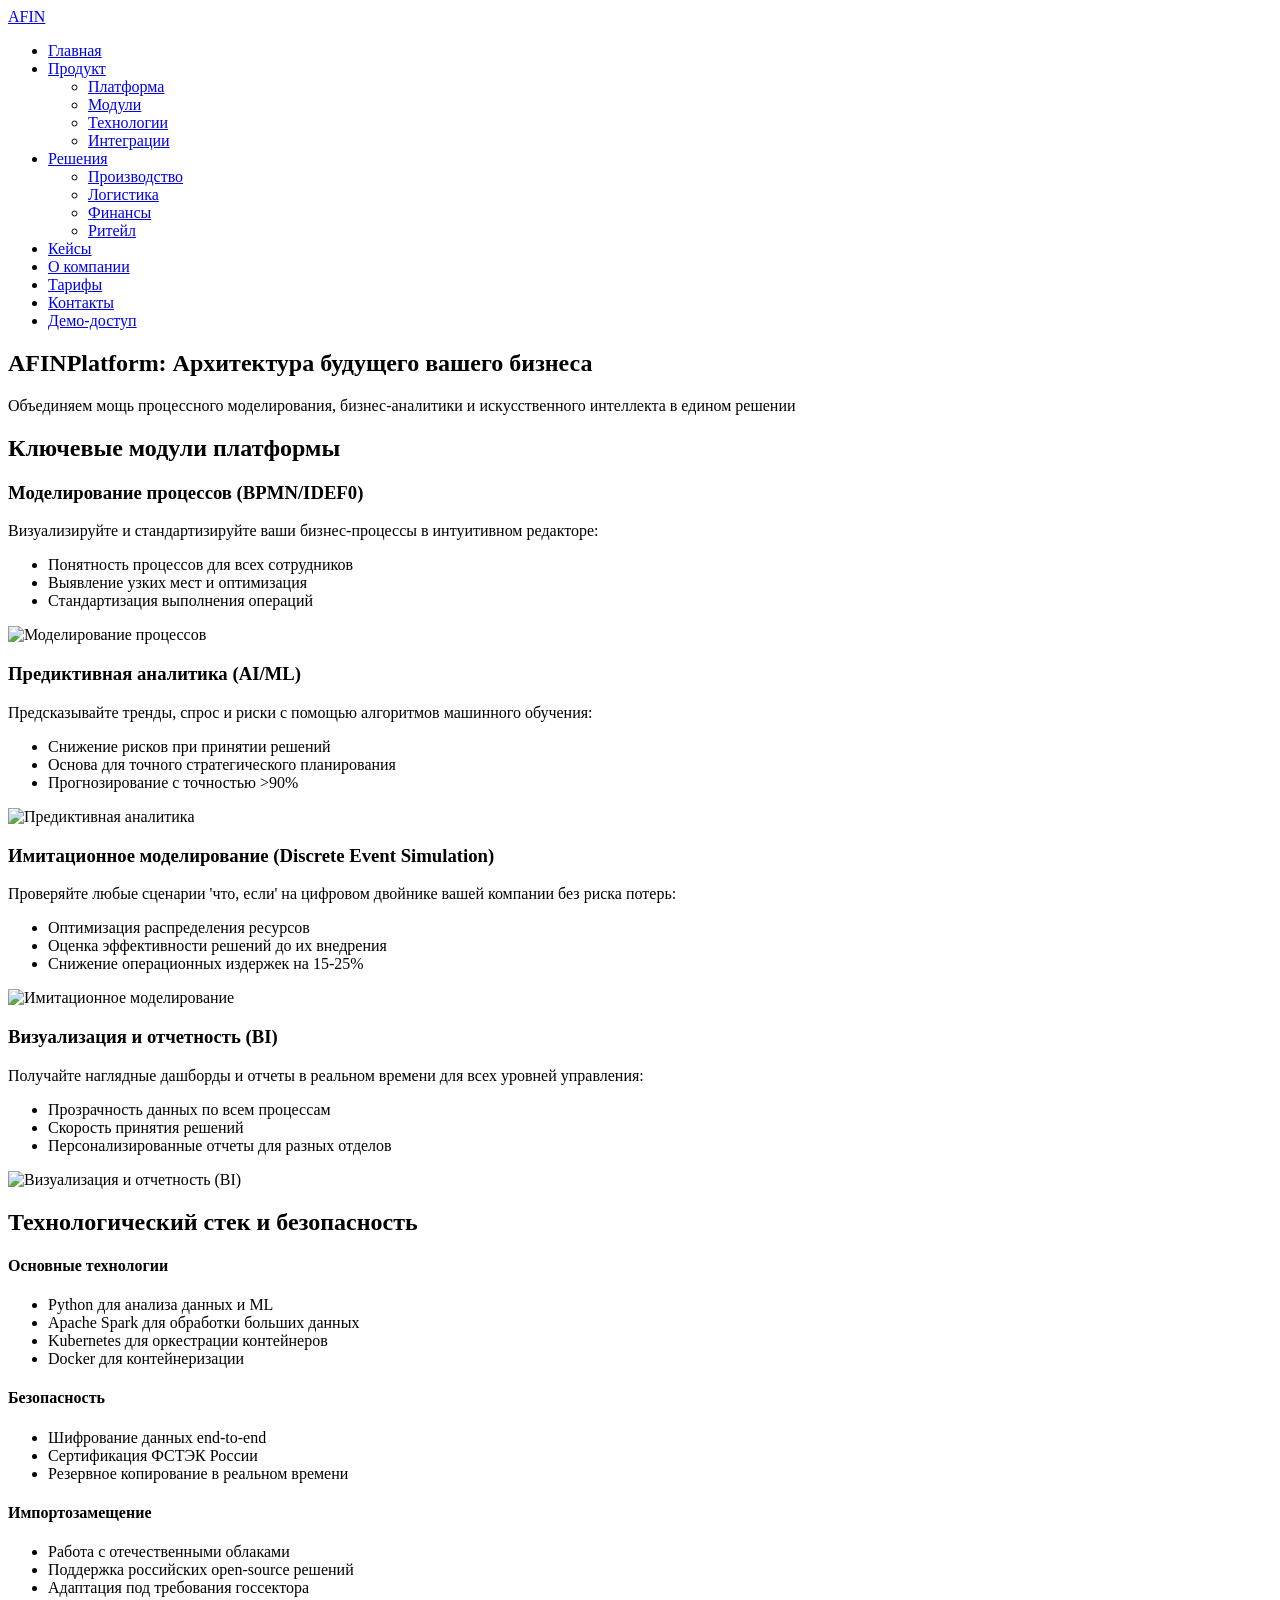
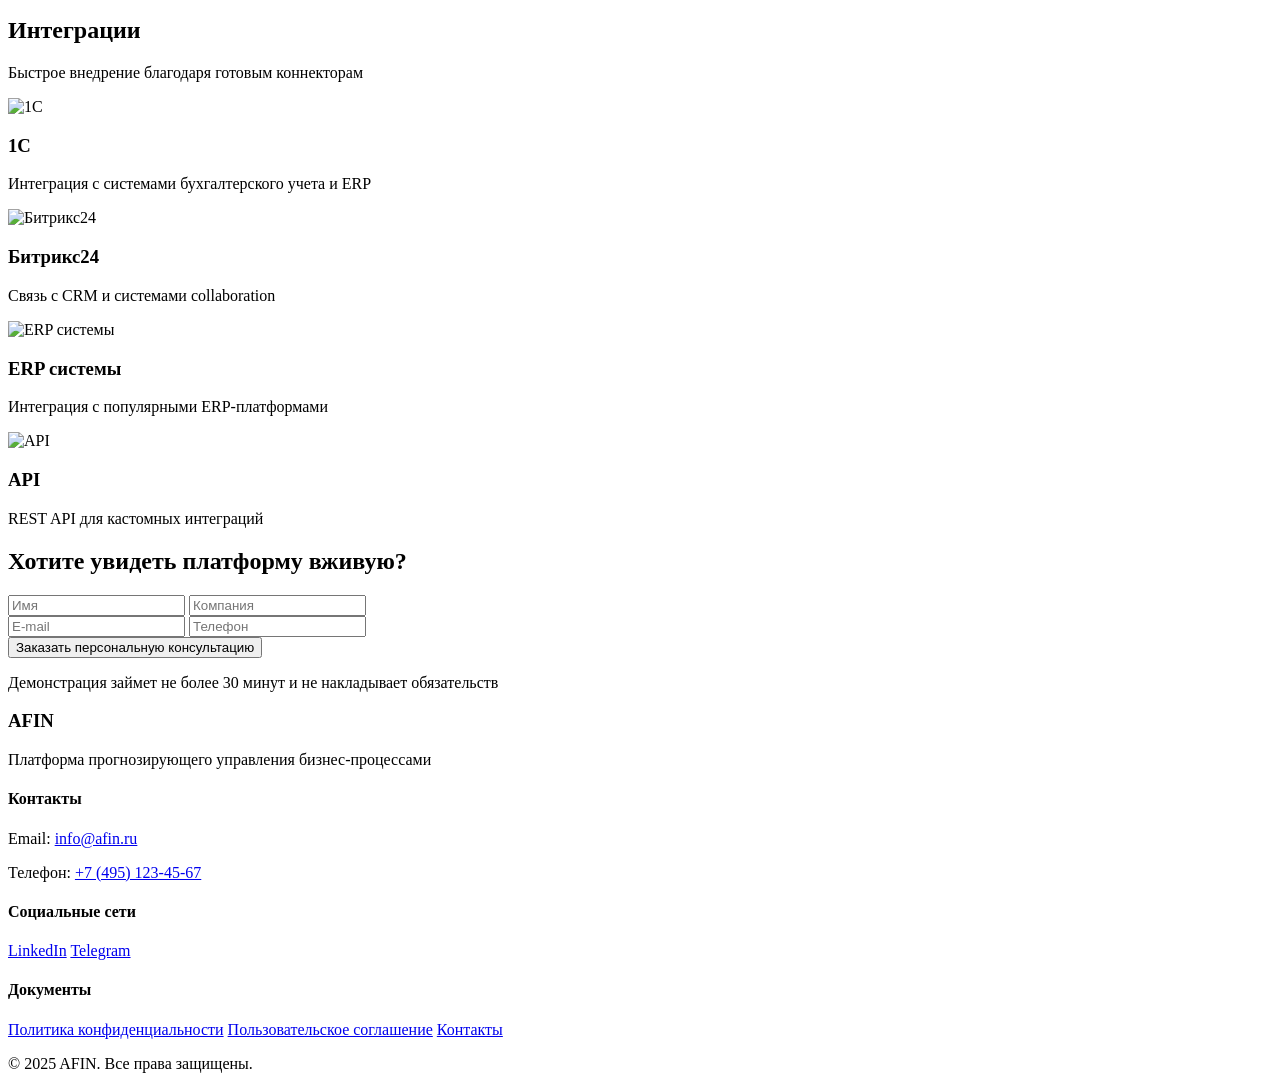
==== product.html @ 2c1892c6 "обновление визуала добавлены фото" ====
<!DOCTYPE html>
<html lang="ru">

<head>
    <meta charset="UTF-8">
    <meta name="viewport" content="width=device-width, initial-scale=1.0">
    <title>AFIN Platform - Архитектура будущего вашего бизнеса</title>
    <meta name="description"
        content="Единая платформа для процессного моделирования, предиктивной аналитики и имитационного моделирования бизнес-процессов">
    <link rel="stylesheet" href="style.css">
</head>

<body>
    <header class="header">
        <nav class="nav">
            <div class="nav-brand">
                <a href="index.html">AFIN</a>
            </div>
            <ul class="nav-menu">
                <li><a href="index.html">Главная</a></li>
                <li class="dropdown">
                    <a href="product.html">Продукт</a>
                    <ul class="dropdown-menu">
                        <li><a href="product.html#platform">Платформа</a></li>
                        <li><a href="product.html#modules">Модули</a></li>
                        <li><a href="product.html#tech">Технологии</a></li>
                        <li><a href="product.html#integrations">Интеграции</a></li>
                    </ul>
                </li>
                <li class="dropdown">
                    <a href="solutions.html">Решения</a>
                    <ul class="dropdown-menu">
                        <li><a href="solutions.html#manufacturing">Производство</a></li>
                        <li><a href="solutions.html#logistics">Логистика</a></li>
                        <li><a href="solutions.html#finance">Финансы</a></li>
                        <li><a href="solutions.html#retail">Ритейл</a></li>
                    </ul>
                </li>
                <li><a href="cases.html">Кейсы</a></li>
                <li><a href="about.html">О компании</a></li>
                <li><a href="prices.html">Тарифы</a></li>
                <li><a href="contacts.html">Контакты</a></li>
                <li><a href="contacts.html#demo" class="btn-demo">Демо-доступ</a></li>
            </ul>
        </nav>
    </header>

    <section class="hero">
        <div class="container">
            <h1>AFINPlatform: Архитектура будущего вашего бизнеса</h1>
            <p class="hero-subtitle">Объединяем мощь процессного моделирования, бизнес-аналитики и искусственного
                интеллекта в едином решении</p>
        </div>
    </section>

    <section id="modules" class="solution">
        <div class="container">
            <h2>Ключевые модули платформы</h2>

            <div class="module-item">
                <div class="module-content">
                    <h3>Моделирование процессов (BPMN/IDEF0)</h3>
                    <p>Визуализируйте и стандартизируйте ваши бизнес-процессы в интуитивном редакторе:</p>
                    <ul class="benefits-list">
                        <li>Понятность процессов для всех сотрудников</li>
                        <li>Выявление узких мест и оптимизация</li>
                        <li>Стандартизация выполнения операций</li>
                    </ul>
                </div>
                <div class="module-visual">
                    <!-- Placeholder for screenshot -->
                    
                    <img src="files/scrin/Process modeling1.png" alt="Моделирование процессов" width="1000" height="500">
                </div>
            </div>

            <div class="module-item">
                <div class="module-content">
                    <h3>Предиктивная аналитика (AI/ML)</h3>
                    <p>Предсказывайте тренды, спрос и риски с помощью алгоритмов машинного обучения:</p>
                    <ul class="benefits-list">
                        <li>Снижение рисков при принятии решений</li>
                        <li>Основа для точного стратегического планирования</li>
                        <li>Прогнозирование с точностью >90%</li>
                    </ul>
                </div>
                <div class="module-visual">
                    <img src="files/scrin/predictive analytics1 (2).png"  alt="Предиктивная аналитика" width="1000" height="500">
                </div>
            </div>

            <div class="module-item">
                <div class="module-content">
                    <h3>Имитационное моделирование (Discrete Event Simulation)</h3>
                    <p>Проверяйте любые сценарии 'что, если' на цифровом двойнике вашей компании без риска потерь:</p>
                    <ul class="benefits-list">
                        <li>Оптимизация распределения ресурсов</li>
                        <li>Оценка эффективности решений до их внедрения</li>
                        <li>Снижение операционных издержек на 15-25%</li>
                    </ul>
                </div>
                <div class="module-visual">
                   
                    <img src="files/scrin/simulation1.png" alt="Имитационное моделирование" width="1000" height="500">
                </div>
            </div>

            <div class="module-item">
                <div class="module-content">
                    <h3>Визуализация и отчетность (BI)</h3>
                    <p>Получайте наглядные дашборды и отчеты в реальном времени для всех уровней управления:</p>
                    <ul class="benefits-list">
                        <li>Прозрачность данных по всем процессам</li>
                        <li>Скорость принятия решений</li>
                        <li>Персонализированные отчеты для разных отделов</li>
                    </ul>
                </div>
                <div class="module-visual">
                    <img src="files/scrin/analit.png" alt="Визуализация и отчетность (BI)" width="1000" height="500">
                </div>
            </div>
        </div>
    </section>

    <section id="tech" class="tech-stack">
        <div class="container">
            <h2>Технологический стек и безопасность</h2>
            <div class="tech-grid">
                <div class="tech-item">
                    <h4>Основные технологии</h4>
                    <ul>
                        <li>Python для анализа данных и ML</li>
                        <li>Apache Spark для обработки больших данных</li>
                        <li>Kubernetes для оркестрации контейнеров</li>
                        <li>Docker для контейнеризации</li>
                    </ul>
                </div>
                <div class="tech-item">
                    <h4>Безопасность</h4>
                    <ul>
                        <li>Шифрование данных end-to-end</li>
                        <li>Сертификация ФСТЭК России</li>
                        <li>Резервное копирование в реальном времени</li>
                    </ul>
                </div>
                <div class="tech-item">
                    <h4>Импортозамещение</h4>
                    <ul>
                        <li>Работа с отечественными облаками</li>
                        <li>Поддержка российских open-source решений</li>
                        <li>Адаптация под требования госсектора</li>
                    </ul>
                </div>
            </div>
        </div>
    </section>

    <section id="integrations" class="integrations">
        <div class="container">
            <h2 class="section-title">Интеграции</h2>
            <p class="section-subtitle">Быстрое внедрение благодаря готовым коннекторам</p>

            <div class="integrations-grid">
                <!-- 1С -->
                <div class="integration-card">
                    <div class="integration-icon">
                        <img src="files/logo/1c.png" alt="1С" width="48" height="48">
                    </div>
                    <h3 class="integration-title">1С</h3>
                    <p class="integration-desc">
                        Интеграция с системами бухгалтерского учета и ERP
                    </p>
                </div>

                <!-- Битрикс24 -->
                <div class="integration-card">
                    <div class="integration-icon">
                        <img src="files/logo/bitrix.png" alt="Битрикс24" width="48" height="48">
                    </div>
                    <h3 class="integration-title">Битрикс24</h3>
                    <p class="integration-desc">
                        Связь с CRM и системами collaboration
                    </p>
                </div>

                <!-- ERP системы -->
                <div class="integration-card">
                    <div class="integration-icon">
                        <img src="files/logo/erp.png" alt="ERP системы" width="48" height="48">
                    </div>
                    <h3 class="integration-title">ERP системы</h3>
                    <p class="integration-desc">
                        Интеграция с популярными ERP-платформами
                    </p>
                </div>

                <!-- API -->
                <div class="integration-card">
                    <div class="integration-icon">
                        <img src="files/logo/api.png" alt="API" width="48" height="48">
                    </div>
                    <h3 class="integration-title">API</h3>
                    <p class="integration-desc">
                        REST API для кастомных интеграций
                    </p>
                </div>
            </div>
        </div>
    </section>

    <section class="final-cta">
        <div class="container">
            <h2>Хотите увидеть платформу вживую?</h2>
            <form class="lead-form" id="product-lead-form">
                <div class="form-group">
                    <input type="text" name="name" placeholder="Имя" required>
                    <input type="text" name="company" placeholder="Компания" required>
                </div>
                <div class="form-group">
                    <input type="email" name="email" placeholder="E-mail" required>
                    <input type="tel" name="phone" placeholder="Телефон" required>
                </div>
                <button type="submit" class="btn-primary">Заказать персональную консультацию</button>
                <p class="form-guarantee">Демонстрация займет не более 30 минут и не накладывает обязательств</p>
            </form>
        </div>
    </section>

    <footer class="footer">
        <div class="container">
            <div class="footer-content">
                <div class="footer-brand">
                    <h3>AFIN</h3>
                    <p>Платформа прогнозирующего управления бизнес-процессами</p>
                </div>
                <div class="footer-contacts">
                    <h4>Контакты</h4>
                    <p>Email: <a href="mailto:info@afin.ru">info@afin.ru</a></p>
                    <p>Телефон: <a href="tel:+74951234567">+7 (495) 123-45-67</a></p>
                </div>
                <div class="footer-social">
                    <h4>Социальные сети</h4>
                    <a href="#" target="_blank">LinkedIn</a>
                    <a href="https://t.me/FlowSMB" target="_blank">Telegram</a>
                </div>
                <div class="footer-links">
                    <h4>Документы</h4>
                    <a href="files/privacy.pdf" download="Политика конфиденциальности">Политика конфиденциальности</a>
                    <a href="files/terms.pdf" download="Пользовательское соглашение">Пользовательское соглашение</a>
                    <a href="contacts.html">Контакты</a>
                </div>
            </div>
            <div class="footer-bottom">
                <p>© 2025 AFIN. Все права защищены.</p>
            </div>
        </div>
    </footer>

    <script src="script.js"></script>
</body>

</html>
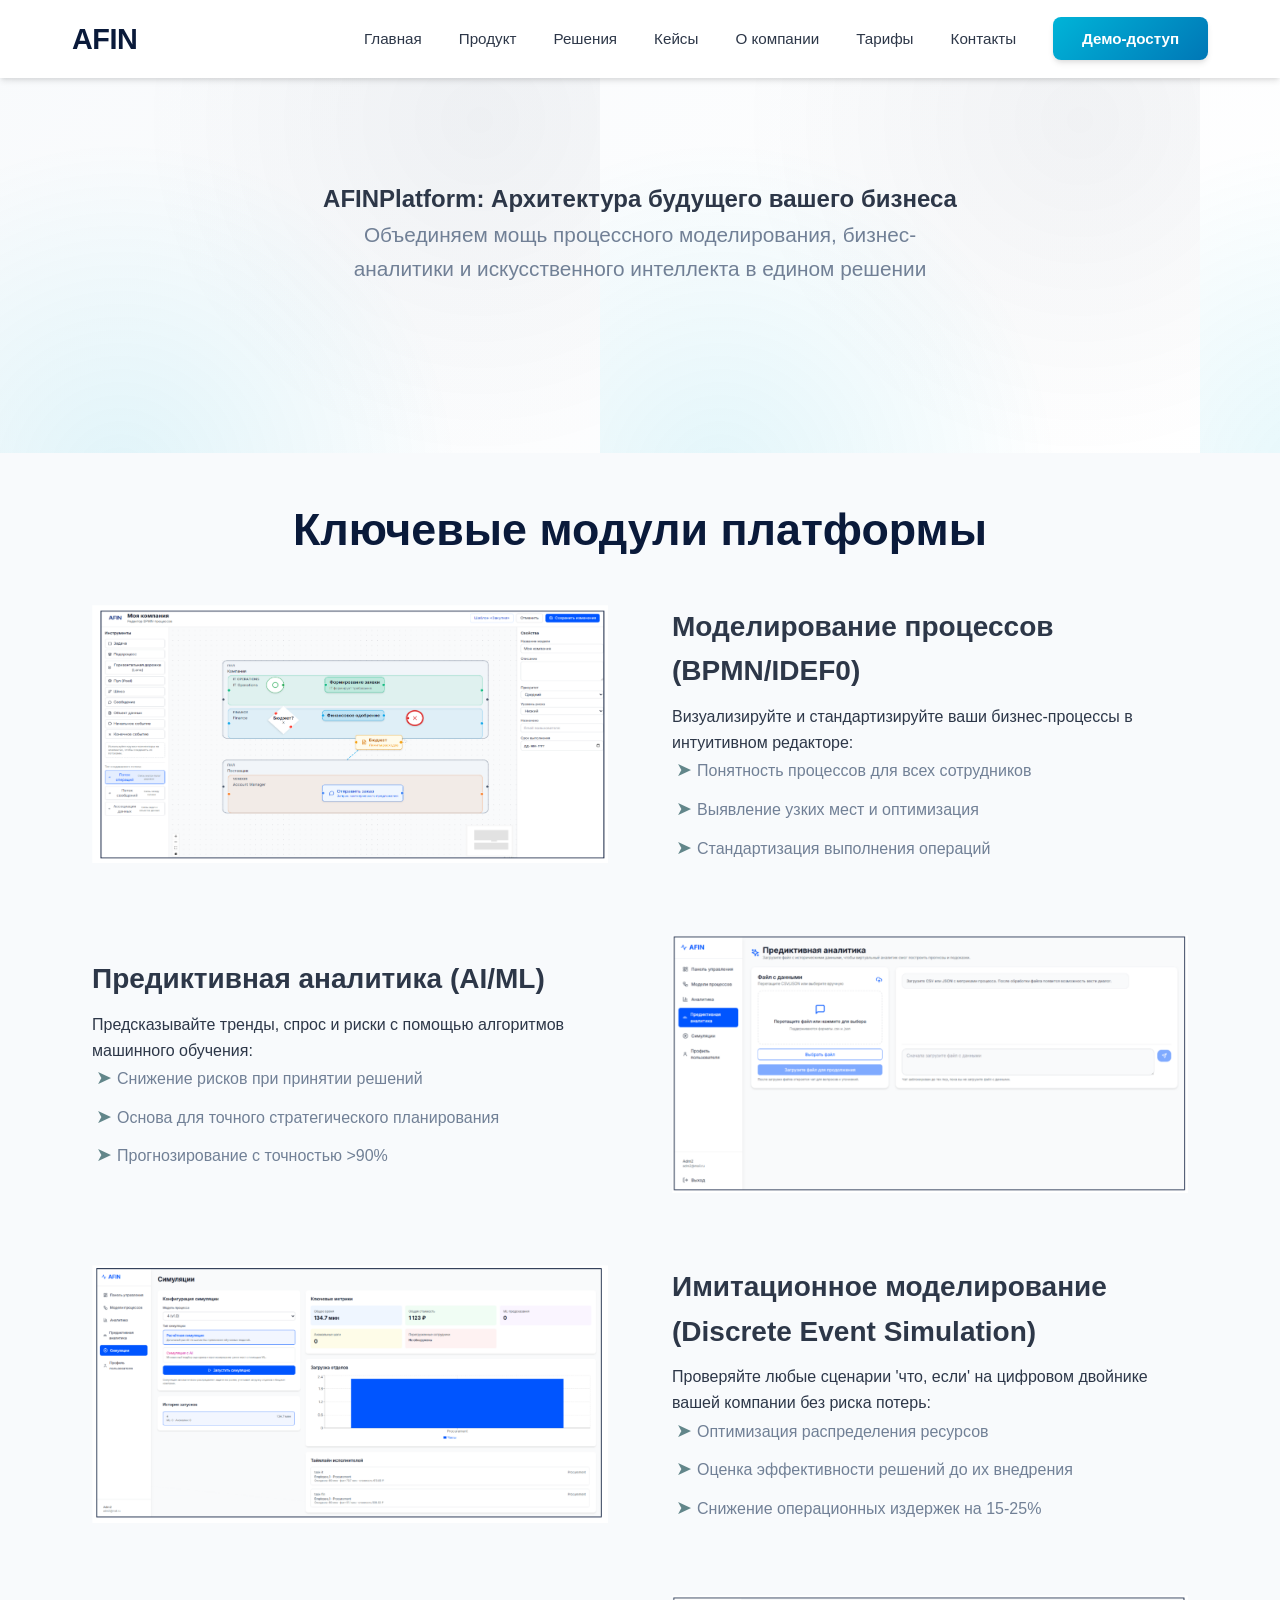
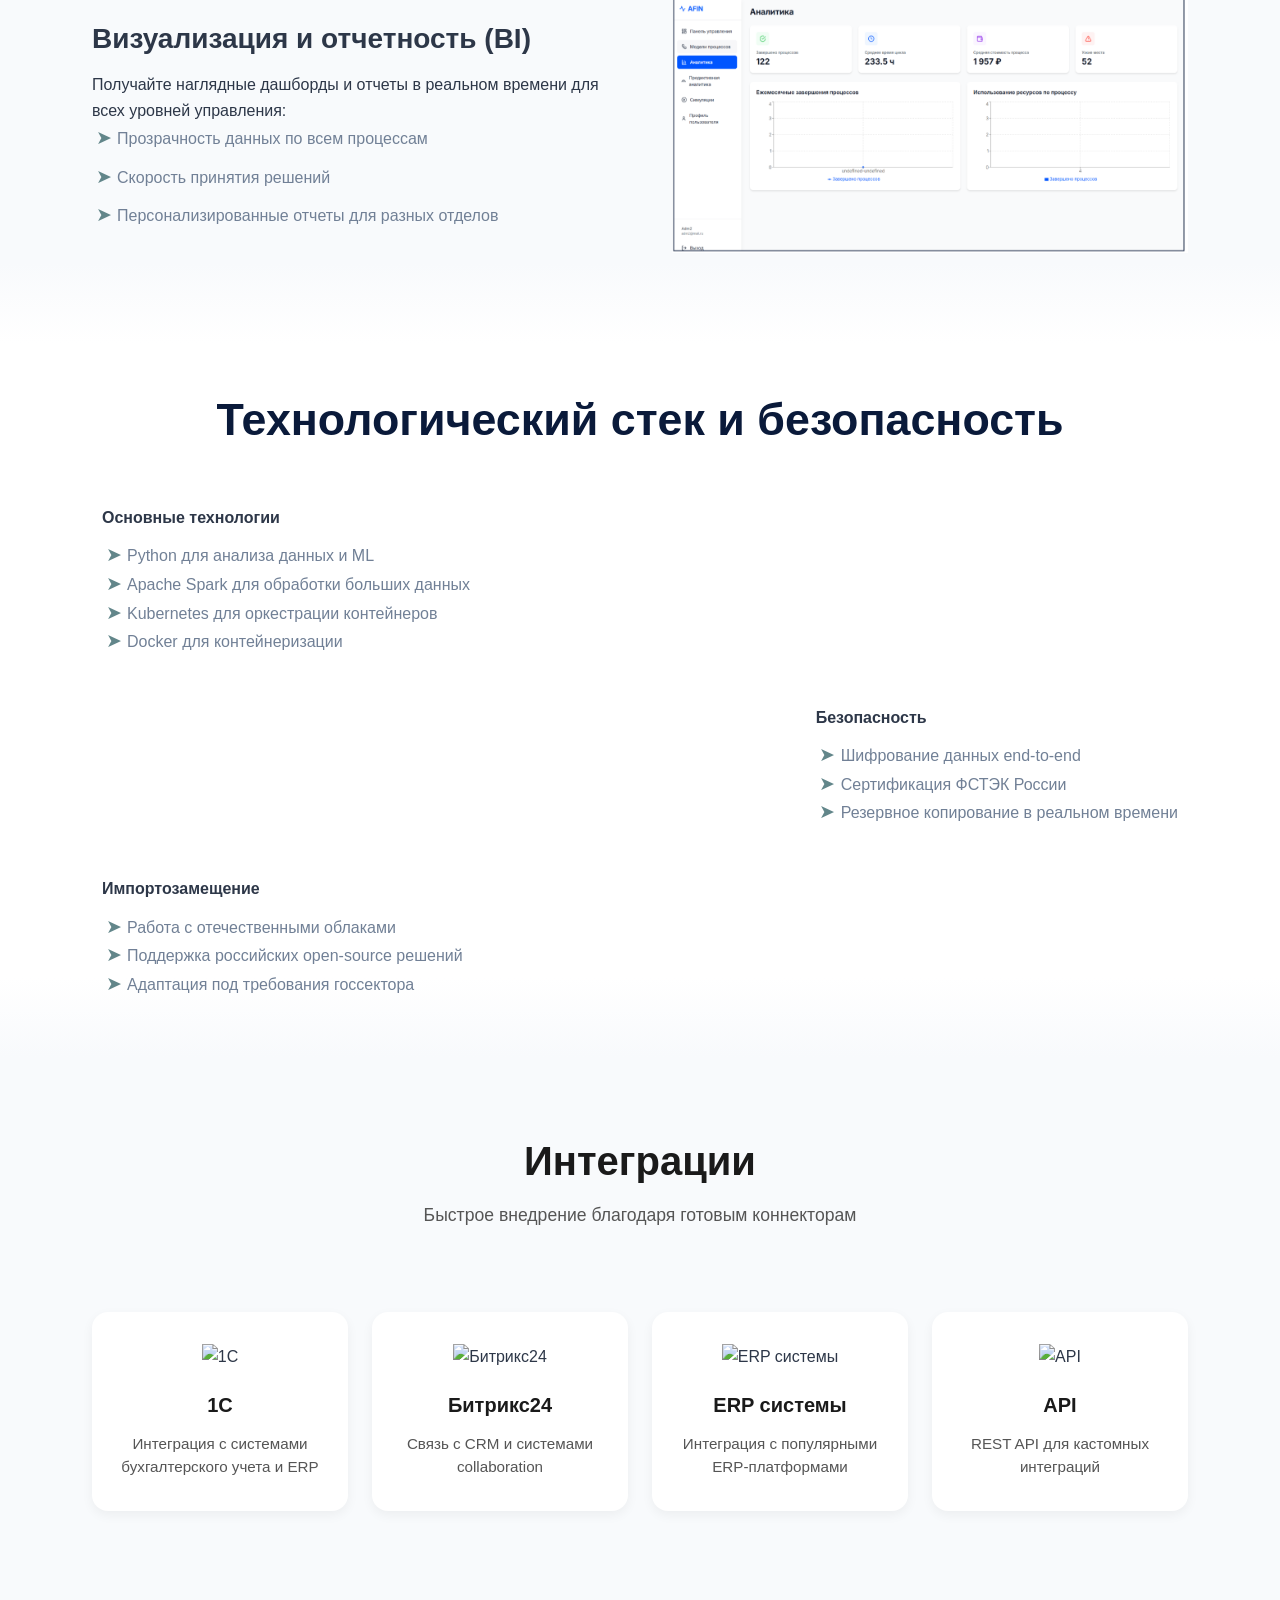
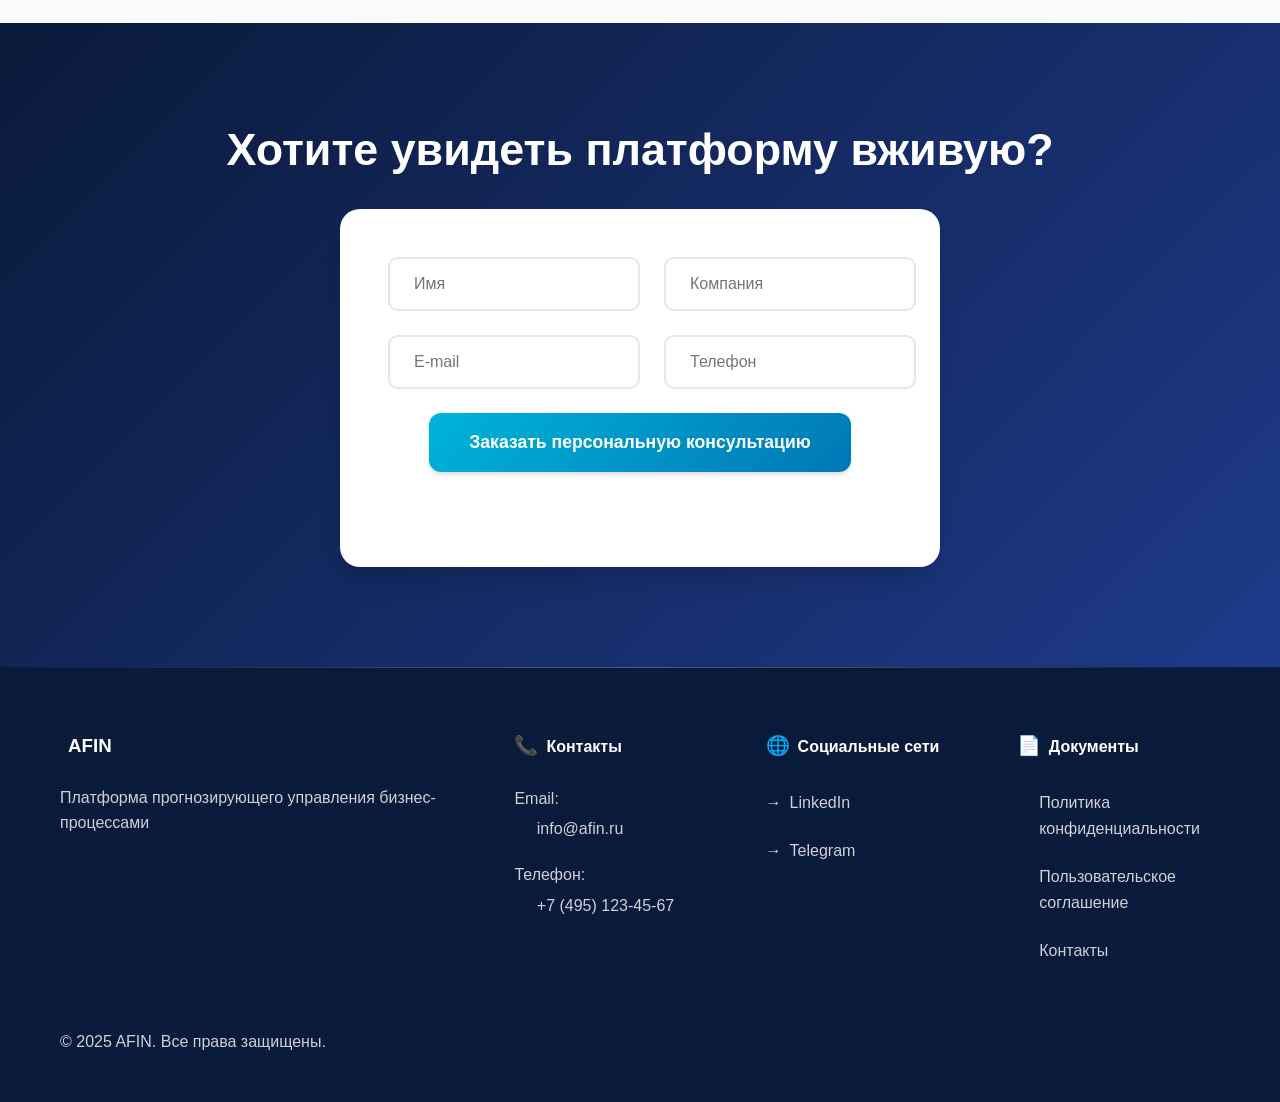
==== commit a75fd82c: "адаптация под разные разрешения небольшие изменение в (product)" ====
--- a/product.html
+++ b/product.html
@@ -9,6 +9,7 @@
         content="Единая платформа для процессного моделирования, предиктивной аналитики и имитационного моделирования бизнес-процессов">
     <link rel="stylesheet" href="style.css">
 </head>
+
 
 <body>
     <header class="header">
@@ -70,7 +71,8 @@
                 <div class="module-visual">
                     <!-- Placeholder for screenshot -->
                     
-                    <img src="files/scrin/Process modeling1.png" alt="Моделирование процессов" width="1000" height="500">
+                    <img src="scrin/Process modeling1.png" alt="Моделирование процессов" style="max-width: 100%; height: auto;">
+
                 </div>
             </div>
 
@@ -85,7 +87,8 @@
                     </ul>
                 </div>
                 <div class="module-visual">
-                    <img src="files/scrin/predictive analytics1 (2).png"  alt="Предиктивная аналитика" width="1000" height="500">
+                    <img src="scrin/predictive analytics1 (2).png"  alt="Моделирование процессов" style="max-width: 100%; height: auto;">
+
                 </div>
             </div>
 
@@ -101,7 +104,8 @@
                 </div>
                 <div class="module-visual">
                    
-                    <img src="files/scrin/simulation1.png" alt="Имитационное моделирование" width="1000" height="500">
+                    <img src="scrin/simulation1.png" alt="Моделирование процессов" style="max-width: 100%; height: auto;">
+
                 </div>
             </div>
 
@@ -116,7 +120,8 @@
                     </ul>
                 </div>
                 <div class="module-visual">
-                    <img src="files/scrin/analit.png" alt="Визуализация и отчетность (BI)" width="1000" height="500">
+                    <img src="scrin/analit.png" alt="Моделирование процессов" style="max-width: 100%; height: auto;">
+
                 </div>
             </div>
         </div>
@@ -255,8 +260,9 @@
             </div>
         </div>
     </footer>
+    
 
     <script src="script.js"></script>
 </body>
 
-</html>+</html>
--- a/style.css
+++ b/style.css
@@ -0,0 +1,2374 @@
+/* Reset and base styles */
+* {
+    margin: 0;
+    padding: 0;
+    box-sizing: border-box;
+}
+
+body {
+    font-family: 'Inter', 'Segoe UI', Tahoma, Geneva, Verdana, sans-serif;
+    line-height: 1.6;
+    color: #2D3748;
+    background: #ffffff;
+    overflow-x: hidden;
+}
+
+.container {
+    max-width: 1200px;
+    margin: 0 auto;
+    padding: 0 20px;
+    align-items: center;
+}
+
+/* Colors */
+:root {
+    --primary: #0A1A3A;
+    --primary-light: #1E3A8A;
+    --accent: #00B4D8;
+    --accent-light: #90E0EF;
+    --accent-dark: #0077B6;
+    --background: #F8FAFC;
+    --background-light: #FFFFFF;
+    --text: #2D3748;
+    --text-light: #718096;
+    --text-lighter: #A0AEC0;
+    --white: #FFFFFF;
+    --border: #E2E8F0;
+    --success: #48BB78;
+    --shadow: 0 4px 6px -1px rgba(0, 0, 0, 0.1), 0 2px 4px -1px rgba(0, 0, 0, 0.06);
+    --shadow-lg: 0 10px 15px -3px rgba(0, 0, 0, 0.1), 0 4px 6px -2px rgba(0, 0, 0, 0.05);
+    --shadow-xl: 0 20px 25px -5px rgba(0, 0, 0, 0.1), 0 10px 10px -5px rgba(0, 0, 0, 0.04);
+
+    .hero {
+        --section-bg: #F8FAFC;
+        /* начало градиента */
+        --section-bg-end: #FFFFFF;
+        /* конец градиента */
+        --next-bg: #FFFFFF;
+        /* к problem */
+    }
+
+    .problem {
+        --section-bg: #FFFFFF;
+        --next-bg: #F8FAFC;
+        /* к solution */
+    }
+
+    .solution {
+        --section-bg: #F8FAFC;
+        --next-bg: #FFFFFF;
+        /* к advantages */
+    }
+
+    .tech-stack {
+        --section-bg: #FFFFFF;
+        /* текущий фон tech */
+        --next-bg: #F8FAFC;
+        /* фон .integrations */
+    }
+
+    .integrations {
+        --section-bg: #F8FAFC;
+        --next-bg: #0A1A3A;
+        /* к final-cta */
+    }
+
+    .advantages {
+        --section-bg: #FFFFFF;
+        --next-bg: #F8FAFC;
+        /* к audience */
+    }
+
+    .audience {
+        --section-bg: #F8FAFC;
+        --next-bg: #0A1A3A;
+        /* к final-cta */
+    }
+
+    .final-cta {
+        --section-bg: #0A1A3A;
+        --section-bg-end: #1E3A8A;
+    }
+
+    .inquiry-section {
+        --section-bg: #F8FAFC;
+        --next-bg: #FFFFFF;
+    }
+
+    .contact-map-section {
+        --section-bg: #FFFFFF;
+        --next-bg: #F8FAFC;
+    }
+
+    .demo-form-section {
+        --section-bg: #F8FAFC;
+        --next-bg: #0A1A3A;
+    }
+
+    .awards {
+        --section-bg: #FFFFFF;
+        --next-bg: #F8FAFC;
+    }
+
+    .press-kit {
+        --section-bg: #F8FAFC;
+        --next-bg: #0A1A3A;
+    }
+}
+
+
+
+/* Header */
+.header {
+    background: var(--white);
+    box-shadow: var(--shadow);
+    position: fixed;
+    width: 100%;
+    top: 0;
+    z-index: 1000;
+    backdrop-filter: blur(10px);
+    background: rgba(255, 255, 255, 0.95);
+}
+
+.nav {
+    display: flex;
+    justify-content: space-between;
+    align-items: center;
+    padding: 1rem 2rem;
+    max-width: 1200px;
+    margin: 0 auto;
+}
+
+/* Логотип смещен в левый угол */
+.nav-brand {
+    margin-right: auto;
+}
+
+.nav-brand a {
+    font-size: 1.8rem;
+    font-weight: 800;
+    text-decoration: none;
+    color: var(--primary);
+    display: flex;
+    align-items: center;
+    letter-spacing: -0.5px;
+}
+
+.nav-menu {
+    display: flex;
+    list-style: none;
+    gap: 5px;
+    align-items: center;
+    margin-left: auto;
+}
+
+.nav-menu a {
+    text-decoration: none;
+    color: var(--text);
+    font-weight: 500;
+    padding: 0.5rem 1rem;
+    border-radius: 8px;
+    transition: all 0.3s ease;
+    position: relative;
+    font-size: 0.95rem;
+}
+
+.nav-menu a:hover {
+    color: var(--primary);
+    background: var(--background);
+    transform: translateY(-1px);
+}
+
+.nav-menu a.active {
+    color: var(--accent);
+    font-weight: 600;
+}
+
+.nav-menu a.active::after {
+    content: '';
+    position: absolute;
+    bottom: -2px;
+    left: 1rem;
+    right: 1rem;
+    height: 2px;
+    background: var(--accent);
+    border-radius: 2px;
+}
+
+.btn-demo {
+    background: linear-gradient(135deg, var(--accent), var(--accent-dark));
+    color: var(--white) !important;
+    padding: 0.8rem 1.8rem !important;
+    border-radius: 12px;
+    font-weight: 600 !important;
+    box-shadow: var(--shadow);
+    transition: all 0.3s ease !important;
+    border: none;
+    cursor: pointer;
+    margin-left: 1rem;
+}
+
+.btn-demo:hover {
+    transform: translateY(-2px);
+    box-shadow: var(--shadow-lg);
+    background: linear-gradient(135deg, var(--accent-dark), var(--accent));
+}
+
+/* Dropdown */
+.dropdown {
+    position: relative;
+}
+
+.dropdown-menu {
+    position: absolute;
+    top: 100%;
+    left: 0;
+    background: var(--white);
+    box-shadow: var(--shadow-xl);
+    border-radius: 12px;
+    min-width: 240px;
+    opacity: 0;
+    visibility: hidden;
+    transform: translateY(-10px);
+    transition: all 0.3s ease;
+    border: 1px solid var(--border);
+    padding: 0.5rem 0;
+    z-index: 1001;
+}
+
+.dropdown:hover .dropdown-menu {
+    opacity: 1;
+    visibility: visible;
+    transform: translateY(0);
+}
+
+.dropdown-menu li {
+    list-style: none;
+}
+
+.dropdown-menu a {
+    display: block;
+    padding: 0.8rem 1.5rem;
+    border-bottom: 1px solid var(--border);
+    color: var(--text);
+    text-decoration: none;
+    transition: all 0.3s ease;
+    font-size: 0.9rem;
+}
+
+.dropdown-menu a:hover {
+    background: var(--accent-light);
+    color: var(--primary);
+    border-radius: 0;
+    transform: none;
+    padding-left: 2rem;
+}
+
+.dropdown-menu a:last-child {
+    border-bottom: none;
+}
+
+/* Hero Section */
+.hero {
+    padding: 180px 0 120px;
+    text-align: center;
+    background: linear-gradient(135deg, var(--background) 0%, var(--white) 100%);
+    position: relative;
+    overflow: hidden;
+}
+
+.hero::before {
+    content: '';
+    position: absolute;
+    top: 0;
+    left: 0;
+    right: 0;
+    bottom: 0;
+    background:
+        radial-gradient(circle at 20% 80%, rgba(0, 180, 216, 0.1) 0%, transparent 50%),
+        radial-gradient(circle at 80% 20%, rgba(10, 26, 58, 0.05) 0%, transparent 50%);
+    background-size: 600px 600px;
+}
+
+.hero .container {
+    position: relative;
+    z-index: 1;
+}
+
+.hero-title {
+    font-size: 3.5rem;
+    margin-bottom: 1.5rem;
+    color: var(--primary);
+    font-weight: 800;
+    line-height: 1.1;
+    letter-spacing: -1px;
+    max-width: 800px;
+    margin-left: auto;
+    margin-right: auto;
+}
+
+.hero-subtitle {
+    font-size: 1.3rem;
+    margin-bottom: 3rem;
+    color: var(--text-light);
+    max-width: 600px;
+    margin-left: auto;
+    margin-right: auto;
+    line-height: 1.6;
+    font-weight: 400;
+}
+
+.hero-actions {
+    display: flex;
+    gap: 1.5rem;
+    justify-content: center;
+    flex-wrap: wrap;
+    margin-top: 2rem;
+}
+
+/* Buttons */
+.btn-primary {
+    background: linear-gradient(135deg, var(--accent), var(--accent-dark));
+    color: var(--white);
+    padding: 1.2rem 2.5rem;
+    text-decoration: none;
+    border-radius: 12px;
+    border: none;
+    cursor: pointer;
+    font-weight: 600;
+    font-size: 1.1rem;
+    transition: all 0.3s ease;
+    box-shadow: var(--shadow);
+    display: inline-flex;
+    align-items: center;
+    justify-content: center;
+    gap: 0.5rem;
+    position: relative;
+    overflow: hidden;
+}
+
+.btn-primary::before {
+    content: '';
+    position: absolute;
+    top: 0;
+    left: -100%;
+    width: 100%;
+    height: 100%;
+    background: linear-gradient(90deg, transparent, rgba(255, 255, 255, 0.2), transparent);
+    transition: left 0.5s;
+}
+
+.btn-primary:hover::before {
+    left: 100%;
+}
+
+.btn-primary:hover {
+    transform: translateY(-3px);
+    box-shadow: var(--shadow-lg);
+    color: var(--white);
+}
+
+.btn-secondary {
+    background: var(--white);
+    color: var(--primary);
+    padding: 1.2rem 2.5rem;
+    text-decoration: none;
+    border-radius: 12px;
+    border: 2px solid var(--primary);
+    transition: all 0.3s ease;
+    font-weight: 600;
+    font-size: 1.1rem;
+    box-shadow: var(--shadow);
+    display: inline-flex;
+    align-items: center;
+    justify-content: center;
+    gap: 0.5rem;
+}
+
+.btn-secondary:hover {
+    background: var(--primary);
+    color: var(--white);
+    transform: translateY(-3px);
+    box-shadow: var(--shadow-lg);
+}
+
+/* === PRESS KIT — кнопки в ряд === */
+.press-kit {
+    padding: 80px 0;
+    background: var(--background);
+    text-align: center;
+}
+
+.press-kit h2 {
+    margin-bottom: 1rem;
+    font-size: 2.5rem;
+    color: var(--primary);
+}
+
+/* Кнопки в ряд, одинаковые, адаптивно */
+.press-links {
+    display: flex;
+    flex-wrap: wrap;
+    gap: 1.5rem;
+    justify-content: center;
+    margin: 2.5rem auto 0;
+    max-width: 1000px;
+    padding: 0 1rem;
+}
+
+/* Переопределяем btn-secondary только в press-kit */
+.press-kit .btn-secondary {
+    flex: 1 1 280px;
+    /* одинаковая ширина, минимум 280px */
+    max-width: 320px;
+    /* максимум, чтобы не растягивались */
+    padding: 1.2rem 1rem;
+    background: #ffffff;
+    border: 2px solid var(--border);
+    border-radius: 12px;
+    text-decoration: none;
+    color: var(--text);
+    font-weight: 500;
+    font-size: 1rem;
+    text-align: center;
+    transition: all 0.3s ease;
+    box-shadow: var(--shadow);
+    position: relative;
+    overflow: hidden;
+    display: flex;
+    align-items: center;
+    justify-content: center;
+}
+
+.press-kit .btn-secondary:hover {
+    transform: translateY(-3px);
+    box-shadow: var(--shadow-lg);
+    border-color: var(--accent);
+    background: #f8fdff;
+    color: var(--primary);
+}
+
+/* Волна при наведении */
+.press-kit .btn-secondary::before {
+    content: '';
+    position: absolute;
+    top: 0;
+    left: -100%;
+    width: 100%;
+    height: 100%;
+    background: linear-gradient(90deg, transparent, rgba(0, 180, 216, 0.08), transparent);
+    transition: left 0.6s;
+    z-index: 0;
+}
+
+.press-kit .btn-secondary:hover::before {
+    left: 100%;
+}
+
+.press-kit .btn-secondary span {
+    position: relative;
+    z-index: 1;
+}
+
+/* Sections */
+section {
+    padding: 50px 0;
+    position: relative;
+    z-index: 1;
+    background: var(--section-bg, #fff);
+}
+
+.hero,
+.final-cta {
+    background: linear-gradient(135deg,
+            var(--section-bg) 0%,
+            var(--section-bg-end) 100%) !important;
+}
+
+section:not(:last-child)::after {
+    content: "";
+    position: absolute;
+    bottom: 0;
+    left: 0;
+    right: 0;
+    height: 80px;
+    z-index: 0;
+    pointer-events: none;
+    background: linear-gradient(to bottom,
+            var(--section-bg) 0%,
+            var(--next-bg) 100%);
+}
+
+
+.hero::after {
+    display: none !important;
+}
+
+
+.final-cta::before {
+    display: none;
+}
+
+.audience::after {
+    display: none;
+}
+
+.demo-form-section::after {
+    display: none;
+}
+
+.press-kit::after {
+    display: none;
+}
+
+.integrations::after {
+    display: none;
+}
+
+.container {
+    position: relative;
+    z-index: 2;
+}
+
+section h2 {
+    text-align: center;
+    font-size: 2.8rem;
+    margin-bottom: 1rem;
+    color: var(--primary);
+    font-weight: 700;
+    line-height: 1.2;
+}
+
+.section-title {
+    text-align: center;
+    font-size: 2.8rem;
+    margin-bottom: 1rem;
+    color: var(--primary);
+    font-weight: 700;
+    line-height: 1.2;
+}
+
+.section-subtitle {
+    text-align: center;
+    font-size: 1.2rem;
+    color: var(--text-light);
+    margin-bottom: 4rem;
+    max-width: 600px;
+    margin-left: auto;
+    margin-right: auto;
+    line-height: 1.6;
+}
+
+/* Problem Section */
+.problem {
+    background: var(--white);
+    position: relative;
+}
+
+.problem::before {
+    content: '';
+    position: absolute;
+    top: 0;
+    left: 0;
+    right: 0;
+    height: 1px;
+    background: linear-gradient(90deg, transparent, var(--border), transparent);
+}
+
+.problem-grid {
+    display: grid;
+    grid-template-columns: repeat(auto-fit, minmax(320px, 1fr));
+    gap: 2rem;
+    margin-top: 3rem;
+}
+
+.problem-item {
+    padding: 2.5rem;
+    background: var(--white);
+    border-radius: 16px;
+    box-shadow: var(--shadow);
+    border-left: 4px solid #E53E3E;
+    transition: all 0.3s ease;
+    text-align: center;
+    position: relative;
+    overflow: hidden;
+}
+
+.problem-item::before {
+    content: '⚠️';
+    font-size: 2rem;
+    margin-bottom: 1rem;
+    display: block;
+}
+
+.problem-item:hover {
+    transform: translateY(-5px);
+    box-shadow: var(--shadow-lg);
+}
+
+.problem-item h3 {
+    color: var(--primary);
+    margin-bottom: 1rem;
+    font-size: 1.3rem;
+    font-weight: 600;
+}
+
+.problem-item p {
+    color: var(--text-light);
+    line-height: 1.6;
+}
+
+.results-section-text {
+    padding-left: 25px;
+}
+
+.problem-section-text {
+    padding-left: 25px;
+}
+
+.results-section-text li::marker {
+    color: var(--primary);
+    font-size: 1.2em;
+    content: "➤ ";
+}
+
+.problem-section-text li::marker {
+    color: var(--primary);
+    font-size: 1.2em;
+    content: "➤ ";
+}
+
+/* Solution Section - Блоки в одну строку без выделения */
+.solution {
+    background: var(--background);
+    position: relative;
+}
+
+.solution-grid {
+    display: grid;
+    grid-template-columns: repeat(4, 1fr);
+    gap: 1.5rem;
+    margin-top: 3rem;
+}
+
+.solution-item {
+    padding: 2rem 1.5rem;
+    background: var(--white);
+    border-radius: 12px;
+    box-shadow: var(--shadow);
+    transition: all 0.3s ease;
+    text-align: center;
+    border: 1px solid var(--border);
+    position: relative;
+}
+
+.solution-item::before {
+    content: '✓';
+    font-size: 1.5rem;
+    margin-bottom: 1rem;
+    display: block;
+    color: var(--success);
+    font-weight: bold;
+}
+
+.solution-item:hover {
+    transform: translateY(-3px);
+    box-shadow: var(--shadow-lg);
+    border-color: var(--accent);
+}
+
+.solution-item h3 {
+    color: var(--primary);
+    margin-bottom: 0.8rem;
+    font-size: 1.1rem;
+    font-weight: 600;
+    line-height: 1.4;
+}
+
+.solution-item p {
+    color: var(--text-light);
+    line-height: 1.5;
+    font-size: 0.9rem;
+}
+
+.solution-features {
+    background: #f5f7fa;
+    padding: 1rem;
+    border-radius: 5px;
+    border-radius: 12px;
+    box-shadow: 0 2px 8px rgba(0, 0, 0, 0.08);
+    border-left: 4px solid #2ecc71;
+    padding: 20px;
+    width: fit-content;
+}
+
+.industry-tabs {
+    display: flex;
+    gap: 1rem;
+    margin-bottom: 2rem;
+    flex-wrap: wrap;
+    justify-content: center;
+    align-items: stretch;
+}
+
+.industry-tab {
+    padding: 1rem 1.5rem;
+    background: #f5f7fa;
+    border: none;
+    border-radius: 8px;
+    cursor: pointer;
+    transition: all 0.3s ease;
+    box-shadow: 0 2px 8px rgba(0, 0, 0, 0.05);
+    flex: 1 1 140px;
+    min-width: 140px;
+    display: flex;
+    align-items: center;
+    justify-content: center;
+    text-align: center;
+
+    font-weight: 500;
+    color: #2D3748;
+}
+
+.industry-tab:hover {
+    background: #e2e8f0;
+    transform: translateY(-2px);
+    box-shadow: 0 4px 12px rgba(0, 0, 0, 0.1);
+}
+
+.industry-tab.active {
+    background: var(--accent, #00B4D8);
+    color: white;
+    box-shadow: 0 4px 16px rgba(0, 180, 216, 0.3);
+}
+
+.industry-tab.active {
+    background: #0A1A3A;
+    color: white;
+}
+
+.industry-content {
+    display: none;
+}
+
+.industry-content.active {
+    display: block;
+}
+
+.solution-detail {
+    background: white;
+    padding: 2rem;
+    border-radius: 10px;
+    margin-bottom: 2rem;
+}
+
+.solution-detail h3 {
+    padding: 15px 0;
+}
+
+/*Product*/
+.module-item {
+    padding: 32px;
+}
+
+.module-content h3 {
+    padding-bottom: 10px;
+}
+
+.tech-grid {
+    padding: 32px 32px 0 32px;
+}
+
+.integrations-grid {
+    padding: 32px;
+}
+
+.integrations {
+    padding: 80px 0;
+}
+
+.section-title {
+    text-align: center;
+    font-size: 2.5rem;
+    font-weight: 700;
+    color: #1a1a1a;
+    margin-bottom: 16px;
+}
+
+.section-subtitle {
+    text-align: center;
+    font-size: 1.1rem;
+    color: #555;
+    margin-bottom: 50px;
+}
+
+.integrations-grid {
+    display: grid;
+    grid-template-columns: repeat(4, 1fr);
+    gap: 24px;
+    max-width: 1200px;
+    margin: 0 auto;
+}
+
+.integration-card {
+    background: #fff;
+    border-radius: 16px;
+    padding: 32px 24px;
+    text-align: center;
+    box-shadow: 0 4px 12px rgba(0, 0, 0, .05);
+    transition: transform .3s ease, box-shadow .3s ease;
+}
+
+.integration-card:hover {
+    transform: translateY(-8px);
+    box-shadow: 0 12px 24px rgba(0, 0, 0, .1);
+}
+
+.integration-icon {
+    margin-bottom: 20px;
+}
+
+.integration-icon img {
+    width: 48px;
+    height: 48px;
+    object-fit: contain;
+}
+
+.integration-title {
+    font-size: 1.25rem;
+    font-weight: 600;
+    color: #1a1a1a;
+    margin: 0 0 12px 0;
+}
+
+.integration-desc {
+    font-size: 0.95rem;
+    color: #555;
+    line-height: 1.5;
+    margin: 0;
+}
+
+/* Cases */
+.cases-grid {
+    display: grid;
+    gap: 2rem;
+    margin-top: 3rem;
+}
+
+.case-card {
+    background: white;
+    padding: 2rem;
+    border-radius: 10px;
+    box-shadow: 0 2px 10px rgba(0, 0, 0, 0.1);
+}
+
+.case-industry {
+    color: #0A1A3A;
+    font-weight: bold;
+    margin-bottom: 0.5rem;
+}
+
+.case-solution-text {
+    padding-left: 25px;
+}
+
+.case-result-text {
+    padding-left: 25px;
+}
+
+.case-result-text li::marker {
+    color: var(--primary);
+    font-size: 1.2em;
+    content: "➤ ";
+}
+
+.case-solution li::marker {
+    color: var(--primary);
+    font-size: 1.2em;
+    content: "➤ ";
+}
+
+.case-result {
+    background: #f5f7fa;
+    padding: 1rem;
+    border-radius: 5px;
+    margin: 1rem 0;
+    border-radius: 12px;
+    box-shadow: 0 2px 8px rgba(0, 0, 0, 0.08);
+    border-left: 4px solid #2ecc71;
+    padding: 20px;
+    width: fit-content;
+}
+
+.testimonial {
+    border-left: 4px solid #0A1A3A;
+    padding-left: 1rem;
+    margin: 1rem 0;
+    font-style: italic;
+}
+
+.partner-logos {
+    display: flex;
+    gap: 2rem;
+    align-items: stretch;
+    flex-wrap: wrap;
+    margin: 32px 0 48px 0;
+    justify-content: center;
+}
+
+.partner-logo {
+    background: #f5f7fa;
+    padding: 1.5rem 2rem;
+    border-radius: 8px;
+    min-width: 150px;
+    flex: 1 1 150px;
+    display: flex;
+    flex-direction: column;
+    justify-content: center;
+    text-align: center;
+    box-shadow: 0 2px 8px rgba(0, 0, 0, 0.05);
+    transition: transform 0.2s ease;
+}
+
+.partner-logo:hover {
+    transform: translateY(-2px);
+}
+
+/* Advantages Section */
+.advantages {
+    background: var(--white);
+}
+
+.comparison-table {
+    overflow-x: auto;
+    margin-top: 3rem;
+    border-radius: 16px;
+    box-shadow: var(--shadow);
+    background: var(--white);
+}
+
+table {
+    width: 100%;
+    border-collapse: collapse;
+    background: var(--white);
+    border-radius: 16px;
+    overflow: hidden;
+    min-width: 600px;
+}
+
+th,
+td {
+    padding: 1.5rem;
+    text-align: left;
+    border-bottom: 1px solid var(--border);
+}
+
+th {
+    background: var(--primary);
+    color: var(--white);
+    font-weight: 600;
+    font-size: 1.1rem;
+}
+
+tr:last-child td {
+    border-bottom: none;
+}
+
+tr:hover {
+    background: var(--background);
+}
+
+td:first-child {
+    font-weight: 600;
+    color: var(--primary);
+}
+
+td:nth-child(2) {
+    color: var(--success);
+    font-weight: 600;
+}
+
+td:nth-child(3),
+td:nth-child(4) {
+    color: var(--text-lighter);
+}
+
+.module-item {
+    display: flex;
+    align-items: center;
+    gap: 80px;
+}
+
+.module-item:nth-child(even) {
+    flex-direction: row-reverse;
+}
+
+.module-content {
+    flex: 1;
+}
+
+.module-visual {
+    flex: 1;
+}
+
+.image-placeholder {
+    background: #eee;
+    padding: 40px;
+    text-align: center;
+    border: 1px dashed #ccc;
+}
+
+.benefits-list {
+    list-style: none;
+    padding-left: 25px;
+    margin: 0;
+}
+
+.benefits-list li::marker {
+    color: #62868a;
+    font-size: 1.2em;
+    content: "➤ ";
+}
+
+
+.benefits-list li {
+    color: var(--text-light);
+}
+
+.tech-grid {
+    display: flex;
+    flex-direction: column;
+    gap: 30px;
+}
+
+.tech-item {
+    display: inline-block;
+    padding: 10px;
+    margin: 0;
+    max-width: 50%;
+}
+
+.tech-item:nth-child(even) {
+    margin-left: auto;
+}
+
+.tech-item h4 {
+    margin-bottom: 10px;
+}
+
+.tech-item ul {
+    list-style: disc;
+    padding-left: 25px;
+    margin: 0;
+}
+
+.tech-item li::marker {
+    color: #62868a;
+    font-size: 1.2em;
+    content: "➤ ";
+}
+
+.tech-item li {
+    color: var(--text-light);
+}
+
+
+/* Target Audience */
+.audience {
+    background: var(--background);
+}
+
+.audience-grid {
+    padding-top: 22px;
+    display: grid;
+    grid-template-columns: repeat(auto-fit, minmax(250px, 1fr));
+    gap: 2rem;
+    margin-top: 3rem;
+}
+
+.audience-item {
+    padding: 2.5rem 2rem;
+    background: var(--white);
+    border-radius: 16px;
+    box-shadow: var(--shadow);
+    transition: all 0.3s ease;
+    text-align: center;
+    position: relative;
+}
+
+.audience-item::before {
+    content: '🏢';
+    font-size: 2rem;
+    margin-bottom: 1rem;
+    display: block;
+}
+
+.audience-item:nth-child(2)::before {
+    content: '🚚';
+}
+
+.audience-item:nth-child(3)::before {
+    content: '💳';
+}
+
+.audience-item:nth-child(4)::before {
+    content: '🛍️';
+}
+
+.audience-item:hover {
+    transform: translateY(-5px);
+    box-shadow: var(--shadow-lg);
+}
+
+.audience-item h3 {
+    color: var(--primary);
+    margin-bottom: 1rem;
+    font-size: 1.3rem;
+    font-weight: 600;
+}
+
+.audience-item p {
+    color: var(--text-light);
+    line-height: 1.6;
+}
+
+/* Final CTA */
+.final-cta {
+    background: linear-gradient(135deg, var(--primary) 0%, var(--primary-light) 100%);
+    color: var(--white);
+    text-align: center;
+    padding: 100px 0;
+    position: relative;
+    overflow: hidden;
+}
+
+.final-cta::before {
+    content: '';
+    position: absolute;
+    top: 0;
+    left: 0;
+    right: 0;
+    bottom: 0;
+    background:
+        radial-gradient(circle at 30% 70%, rgba(0, 180, 216, 0.2) 0%, transparent 50%),
+        radial-gradient(circle at 70% 30%, rgba(255, 255, 255, 0.1) 0%, transparent 50%);
+}
+
+.final-cta .container {
+    position: relative;
+    z-index: 1;
+}
+
+.final-cta h2 {
+    font-size: 2.8rem;
+    margin-bottom: 2rem;
+    color: var(--white);
+    font-weight: 700;
+}
+
+.final-cta .lead-form {
+    max-width: 600px;
+    margin: 2rem auto 0;
+}
+
+/* Forms */
+.lead-form {
+    background: var(--white);
+    padding: 3rem;
+    border-radius: 20px;
+    box-shadow: var(--shadow-xl);
+}
+
+.form-group {
+    display: grid;
+    grid-template-columns: 1fr 1fr;
+    gap: 1.5rem;
+    margin-bottom: 1.5rem;
+}
+
+.lead-form select {
+    padding: 1rem 1.5rem;
+    border: 2px solid var(--border);
+    border-radius: 10px;
+    font-size: 1rem;
+    transition: all 0.3s ease;
+    font-family: inherit;
+    color: #718096;
+}
+
+.form-group select {
+    padding: 1rem 1.5rem;
+    border: 2px solid var(--border);
+    border-radius: 10px;
+    font-size: 1rem;
+    transition: all 0.3s ease;
+    font-family: inherit;
+    color: #718096;
+}
+
+.lead-form select:focus {
+    outline: none;
+    border-color: var(--accent);
+    box-shadow: 0 0 0 3px rgba(0, 180, 216, 0.1);
+    transform: translateY(-1px);
+}
+
+.form-group select:focus {
+    outline: none;
+    border-color: var(--accent);
+    box-shadow: 0 0 0 3px rgba(0, 180, 216, 0.1);
+    transform: translateY(-1px);
+}
+
+.form-group input {
+    padding: 1rem 1.5rem;
+    border: 2px solid var(--border);
+    border-radius: 10px;
+    font-size: 1rem;
+    transition: all 0.3s ease;
+    font-family: inherit;
+}
+
+.form-group input:focus {
+    outline: none;
+    border-color: var(--accent);
+    box-shadow: 0 0 0 3px rgba(0, 180, 216, 0.1);
+    transform: translateY(-1px);
+}
+
+.form-guarantee {
+    margin-top: 1.5rem;
+    font-size: 0.9rem;
+    opacity: 0.8;
+    color: var(--text-light);
+    text-align: center;
+}
+
+.final-cta .form-guarantee {
+    color: var(--white);
+    opacity: 0.9;
+}
+
+.lead-form textarea,
+.contact-form textarea {
+    width: 100%;
+    box-sizing: border-box;
+    margin-bottom: 22px;
+    padding: 1rem 1.5rem;
+    border: 2px solid var(--border);
+    border-radius: 10px;
+    font-size: 1rem;
+    transition: all 0.3s ease;
+    font-family: inherit;
+}
+
+.lead-form textarea:focus,
+.contact-form textarea:focus {
+    outline: none;
+    border-color: var(--accent);
+    box-shadow: 0 0 0 3px rgba(0, 180, 216, 0.1);
+    transform: translateY(-1px);
+}
+
+/* Footer - Красивые блоки для контактов */
+.footer {
+    background: var(--primary);
+    color: var(--white);
+    padding: 4rem 0 2rem;
+    position: relative;
+}
+
+.footer::before {
+    content: '';
+    position: absolute;
+    top: 0;
+    left: 0;
+    right: 0;
+    height: 1px;
+    background: linear-gradient(90deg, transparent, rgba(255, 255, 255, 0.3), transparent);
+}
+
+.footer-content {
+    display: grid;
+    grid-template-columns: 2fr 1fr 1fr 1fr;
+    gap: 3rem;
+    margin-bottom: 3rem;
+}
+
+.footer-section {
+    background: rgba(255, 255, 255, 0.05);
+    padding: 2rem;
+    border-radius: 16px;
+    border: 1px solid rgba(255, 255, 255, 0.1);
+    transition: all 0.3s ease;
+}
+
+.footer-section:hover {
+    background: rgba(255, 255, 255, 0.08);
+    transform: translateY(-2px);
+    border-color: rgba(255, 255, 255, 0.2);
+}
+
+.footer h3,
+.footer h4 {
+    color: var(--white);
+    margin-bottom: 1.5rem;
+    font-weight: 600;
+    display: flex;
+    align-items: center;
+    gap: 0.5rem;
+}
+
+.footer h3::before,
+.footer h4::before {
+    font-size: 1.2rem;
+}
+
+.footer-brand h3::before {
+    content: "";
+    color: var(--accent);
+}
+
+.footer-contacts h4::before {
+    content: "📞";
+}
+
+.footer-social h4::before {
+    content: "🌐";
+}
+
+.footer-links h4::before {
+    content: "📄";
+}
+
+.footer p {
+    color: rgba(255, 255, 255, 0.8);
+    line-height: 1.6;
+    margin-bottom: 1rem;
+}
+
+.footer a {
+    color: rgba(255, 255, 255, 0.8);
+    text-decoration: none;
+    display: flex;
+    align-items: center;
+    gap: 0.5rem;
+    margin-bottom: 0.8rem;
+    transition: all 0.3s ease;
+    position: relative;
+    padding: 0.3rem 0;
+}
+
+.footer a::before {
+    content: '→';
+    opacity: 0;
+    transition: all 0.3s ease;
+    font-size: 0.9rem;
+}
+
+.footer a:hover {
+    color: var(--accent-light);
+    transform: translateX(5px);
+}
+
+.footer a:hover::before {
+    opacity: 1;
+}
+
+/* Social links with icons */
+.footer-social a[href*="linkedin"]::before {
+    content: "💼";
+}
+
+.footer-social a[href*="telegram"]::before {
+    content: "✈️";
+}
+
+.footer-social a::before {
+    opacity: 1 !important;
+    font-size: 1rem;
+}
+
+/* Mobile menu toggle */
+.mobile-toggle {
+    display: none;
+    align-items: center;
+    justify-content: center;
+    background: none;
+    border: none;
+    cursor: pointer;
+    padding: 0.5rem;
+    border-radius: 8px;
+    transition: all 0.3s ease;
+    z-index: 1001;
+}
+
+.mobile-toggle:hover {
+    background: var(--background);
+}
+
+.hamburger-line {
+    width: 24px;
+    height: 2px;
+    background: var(--primary);
+    border-radius: 1px;
+    transition: all 0.3s ease;
+    position: relative;
+}
+
+.hamburger-line+.hamburger-line {
+    margin-top: 5px;
+}
+
+.mobile-toggle.open .hamburger-line:nth-child(1) {
+    transform: rotate(45deg) translate(5px, 5px);
+}
+
+.mobile-toggle.open .hamburger-line:nth-child(2) {
+    opacity: 0;
+}
+
+.mobile-toggle.open .hamburger-line:nth-child(3) {
+    transform: rotate(-45deg) translate(7px, -6px);
+}
+
+/* Inquiry Section */
+.inquiry-section {
+    padding: 80px 0;
+    background: #f9fbfd;
+    text-align: center;
+}
+
+.inquiry-subtitle {
+    font-size: 1.1rem;
+    color: var(--text-light);
+    margin-bottom: 3rem;
+}
+
+.inquiry-grid {
+    display: grid;
+    grid-template-columns: repeat(auto-fit, minmax(280px, 1fr));
+    gap: 2rem;
+    max-width: 1200px;
+    margin: 0 auto;
+}
+
+.inquiry-card {
+    background: white;
+    padding: 2.5rem 2rem;
+    border-radius: 16px;
+    box-shadow: var(--shadow);
+    text-align: center;
+    transition: all 0.3s ease;
+    border: 1px solid var(--border);
+}
+
+.inquiry-card:hover {
+    transform: translateY(-8px);
+    box-shadow: var(--shadow-lg);
+    border-color: var(--accent);
+}
+
+.inquiry-icon {
+    width: 70px;
+    height: 70px;
+    margin: 0 auto 1.5rem;
+    background: linear-gradient(135deg, var(--accent), var(--accent-dark));
+    border-radius: 50%;
+    display: flex;
+    align-items: center;
+    justify-content: center;
+    color: white;
+    font-size: 1.8rem;
+}
+
+.inquiry-card h3 {
+    margin: 1rem 0 0.8rem;
+    color: var(--primary);
+    font-size: 1.3rem;
+}
+
+.inquiry-card p {
+    color: var(--text-light);
+    margin-bottom: 1.5rem;
+    line-height: 1.6;
+}
+
+/* Outline Button */
+.btn-outline {
+    display: inline-block;
+    padding: 0.9rem 1.8rem;
+    border: 2px solid var(--accent);
+    border-radius: 50px;
+    color: var(--accent);
+    font-weight: 600;
+    text-decoration: none;
+    transition: all 0.3s ease;
+}
+
+.btn-outline:hover {
+    background: var(--accent);
+    color: white;
+    transform: translateY(-2px);
+}
+
+/* Contact + Map */
+.contact-map-section {
+    padding: 100px 0;
+    background: white;
+}
+
+.contact-map-grid {
+    display: grid;
+    grid-template-columns: 1fr 1fr;
+    gap: 3rem;
+    align-items: start;
+}
+
+.contact-details h2 {
+    font-size: 2.2rem;
+    margin-bottom: 1.5rem;
+    color: var(--primary);
+}
+
+.contact-address {
+    font-size: 1.1rem;
+    color: var(--text);
+    margin-bottom: 2rem;
+    line-height: 1.7;
+}
+
+.contact-info-item {
+    margin-bottom: 2rem;
+    font-size: 1rem;
+    color: var(--text);
+}
+
+.contact-info-item h3 {
+    margin: 1.2rem 0 0.5rem;
+    color: var(--primary);
+    font-size: 1.1rem;
+}
+
+.contact-info-item a {
+    color: var(--accent);
+    text-decoration: none;
+}
+
+.contact-info-item a:hover {
+    text-decoration: underline;
+}
+
+.map-wrapper {
+    position: relative;
+    border-radius: 16px;
+    overflow: hidden;
+    box-shadow: var(--shadow-lg);
+    height: 420px;
+}
+
+.map-label {
+    position: absolute;
+    bottom: 16px;
+    left: 16px;
+    background: #e63946;
+    color: white;
+    padding: 0.8rem 1.2rem;
+    border-radius: 12px;
+    font-size: 0.95rem;
+    display: flex;
+    align-items: center;
+    gap: 0.5rem;
+    box-shadow: var(--shadow);
+}
+
+.map-label i {
+    font-size: 1.2rem;
+}
+
+/* Demo Form */
+.demo-form-section {
+    padding: 100px 0;
+    background: var(--background);
+}
+
+.demo-form-section h2 {
+    text-align: center;
+    margin-bottom: 3rem;
+}
+
+/* PRICING WRAPPER  */
+.pricing-wrapper {
+    position: relative;
+    overflow: hidden;
+    display: block;
+    min-height: auto;
+}
+
+
+.pricing-section {
+    padding: 120px 0;
+    background: transparent;
+    text-align: center;
+    position: relative;
+    z-index: 1;
+    display: block;
+}
+
+/* ЯРКИЙ ИНТЕРАКТИВНЫЙ ГРАДИЕНТ */
+.pricing-bg {
+    position: absolute;
+    inset: 0;
+    background: linear-gradient(135deg, #e0f2fe 0%, #7bbcdf 50%, #3594c0 100%);
+    opacity: 0.5;
+    transition: all 0.9s cubic-bezier(0.4, 0, 0.2, 1);
+    z-index: 0;
+    pointer-events: none;
+}
+
+.pricing-wrapper:hover .pricing-bg {
+    background: linear-gradient(135deg, #0ea5e9 0%, #00d4ff 40%, #7c3aed 100%);
+    opacity: 0.9;
+    transform: scale(1.03) rotate(0.5deg);
+}
+
+.pricing-section .container {
+    position: relative;
+    z-index: 2;
+}
+
+.pricing-section h2 {
+    font-size: 3rem;
+    font-weight: 800;
+    color: var(--primary);
+    margin-bottom: 32px;
+    line-height: 1.1;
+    letter-spacing: -0.5px;
+}
+
+.pricing-section p.subtitle {
+    font-size: 1.2rem;
+    color: var(--text-light);
+    max-width: 700px;
+    margin: 0 auto 3rem;
+    line-height: 1.6;
+}
+
+.pricing-grid {
+    display: grid;
+    grid-template-columns: repeat(auto-fit, minmax(300px, 1fr));
+    gap: 2rem;
+    max-width: 1200px;
+    margin: 0 auto 5rem;
+}
+
+.plan-card {
+    background: var(--white);
+    border-radius: 16px;
+    padding: 2rem;
+    box-shadow: var(--shadow);
+    transition: all 0.3s ease;
+    position: relative;
+    overflow: hidden;
+    border: 1px solid var(--border);
+    height: 100%;
+    display: flex;
+    flex-direction: column;
+    pointer-events: auto;
+    /* чтобы клики работали */
+}
+
+.plan-card:hover {
+    transform: translateY(-5px);
+    box-shadow: var(--shadow-lg);
+    border-color: var(--accent);
+}
+
+.plan-card.popular::before {
+    content: "ПОПУЛЯРНЫЙ";
+    position: absolute;
+    top: 0;
+    right: 0;
+    background: var(--accent);
+    color: var(--white);
+    font-size: 0.75rem;
+    font-weight: 600;
+    padding: 0.4rem 1rem;
+    border-radius: 0 16px 0 12px;
+}
+
+.plan-card h3 {
+    font-size: 1.6rem;
+    font-weight: 700;
+    color: var(--primary);
+    margin: 0 0 1rem;
+}
+
+.plan-card .price {
+    font-size: 2.5rem;
+    font-weight: 800;
+    color: var(--accent);
+    margin: 0 0 1.5rem;
+}
+
+.plan-card .price small {
+    font-size: 1rem;
+    color: var(--text-light);
+    font-weight: 400;
+}
+
+.plan-card ul {
+    list-style: none;
+    padding: 0;
+    margin: 0 0 auto;
+    text-align: left;
+    flex-grow: 1;
+}
+
+.plan-card ul li {
+    padding: 0.6rem 0 0.6rem 1.8rem;
+    color: var(--text);
+    position: relative;
+    font-size: 1rem;
+    line-height: 1.5;
+}
+
+.plan-card ul li::before {
+    content: "✓";
+    color: var(--accent);
+    font-weight: bold;
+    position: absolute;
+    left: 0;
+}
+
+.plan-card .btn {
+    margin-top: 1.5rem;
+    width: 100%;
+    text-align: center;
+    font-size: 1rem;
+    padding: 1rem;
+    border-radius: 12px;
+}
+
+/* === ДОП УСЛУГИ === */
+.extra-services-title {
+    font-size: 2rem;
+    font-weight: 700;
+    color: var(--primary);
+    margin-bottom: 2rem;
+}
+
+.extra-services {
+    max-width: 1000px;
+    margin: 0 auto;
+    display: grid;
+    grid-template-columns: repeat(auto-fit, minmax(280px, 1fr));
+    gap: 1.5rem;
+    padding: 0 1rem;
+}
+
+.service-card {
+    background: var(--white);
+    border-radius: 16px;
+    padding: 1.8rem;
+    box-shadow: var(--shadow);
+    border: 1px solid var(--border);
+    transition: all 0.3s ease;
+    text-align: left;
+    display: flex;
+    flex-direction: column;
+    height: 100%;
+}
+
+.service-card:hover {
+    transform: translateY(-4px);
+    box-shadow: var(--shadow-lg);
+    border-color: var(--accent);
+}
+
+.service-icon {
+    width: 52px;
+    height: 52px;
+    background: linear-gradient(135deg, var(--accent), var(--accent-dark));
+    border-radius: 14px;
+    display: flex;
+    align-items: center;
+    justify-content: center;
+    margin-bottom: 1rem;
+    color: white;
+}
+
+.service-card h4 {
+    font-size: 1.15rem;
+    font-weight: 600;
+    color: var(--primary);
+    margin: 0 0 0.5rem;
+}
+
+.service-card p {
+    font-size: 0.95rem;
+    color: var(--text-light);
+    margin: 0 0 1rem;
+    line-height: 1.5;
+    flex-grow: 1;
+}
+
+.service-card .price {
+    font-weight: 700;
+    color: var(--accent);
+    font-size: 1.15rem;
+    margin-top: auto;
+    padding-top: 1rem;
+    border-top: 1px dashed var(--border);
+}
+
+@media (max-width: 768px) {
+    .pricing-section {
+        padding: 80px 0;
+    }
+
+    .pricing-section h2,
+    .extra-services-title {
+        font-size: 2.2rem;
+    }
+
+    .pricing-grid {
+        gap: 1.5rem;
+        margin-bottom: 3.5rem;
+    }
+
+    .extra-services {
+        grid-template-columns: 1fr;
+    }
+}
+
+/* Responsive */
+@media (max-width: 1140px) {
+    .nav {
+        padding: 1rem 1.5rem;
+    }
+
+    .nav-menu {
+        gap: 1rem;
+    }
+
+    .nav-menu a {
+        padding: 0.4rem 0.6rem;
+        font-size: 0.8rem;
+    }
+
+    .btn-demo {
+        padding: 0.6rem 1.2rem !important;
+        margin-left: 0.5rem;
+        font-size: 0.9rem;
+    }
+
+    .section h2 {
+        font-size: 2.4rem;
+    }
+}
+
+
+@media (max-width: 1024px) {
+    .solution-grid {
+        grid-template-columns: repeat(2, 1fr);
+        gap: 1.5rem;
+    }
+
+    .footer-content {
+        grid-template-columns: 1fr 1fr;
+        gap: 2rem;
+    }
+
+    .section h2 {
+        font-size: 2rem;
+    }
+}
+
+@media (max-width: 900px) {
+    .mobile-toggle {
+        display: flex;
+        flex-direction: column;
+        align-items: center;
+        justify-content: center;
+    }
+
+    .nav-menu {
+        position: fixed;
+        top: 70px;
+        left: 0;
+        right: 0;
+        background: var(--white);
+        flex-direction: column;
+        max-height: calc(100vh - 70px);
+        overflow-y: auto;
+        padding: 1rem 0;
+        box-shadow: 0 10px 30px rgba(0, 0, 0, 0.15);
+        border-radius: 0 0 16px 16px;
+        transform: translateY(-20px);
+        opacity: 0;
+        visibility: hidden;
+        pointer-events: none;
+        transition: all 0.4s cubic-bezier(0.4, 0, 0.2, 1);
+        z-index: 999;
+    }
+
+    .nav-menu.active {
+        transform: translateY(0);
+        opacity: 1;
+        visibility: visible;
+        pointer-events: auto;
+    }
+
+    .nav-menu a,
+    .nav-menu .btn-demo {
+        display: flex !important;
+        align-items: center;
+        justify-content: flex-start;
+        padding: 1rem 2rem !important;
+        font-size: 1.1rem !important;
+        font-weight: 500 !important;
+        color: var(--text) !important;
+        text-decoration: none !important;
+        border-bottom: 1px solid #eee !important;
+        transition: all 0.2s ease !important;
+        min-height: 56px !important;
+        box-sizing: border-box;
+    }
+
+    .nav-menu a:last-child,
+    .nav-menu .btn-demo {
+        border-bottom: none !important;
+    }
+
+    /* Ховер */
+    .nav-menu a:hover,
+    .nav-menu .btn-demo:hover {
+        background: #f0fbfd !important;
+        color: var(--primary) !important;
+        padding-left: 2.5rem !important;
+    }
+
+    .nav-menu a.active {
+        color: var(--accent) !important;
+        font-weight: 600 !important;
+        background: #e6f7fa !important;
+    }
+
+    .nav-menu .btn-demo {
+        background: linear-gradient(135deg, var(--accent), var(--accent-dark)) !important;
+        color: white !important;
+        font-weight: 600 !important;
+        border-radius: 12px !important;
+        margin: 1rem 2rem 0.5rem !important;
+        justify-content: center !important;
+        min-height: 52px !important;
+        box-shadow: var(--shadow) !important;
+        border-bottom: none !important;
+    }
+
+    .nav-menu .btn-demo:hover {
+        transform: translateY(-1px) !important;
+        box-shadow: var(--shadow-lg) !important;
+        padding-left: 2rem !important;
+    }
+
+    /* === ДРОПДАУН В МОБИЛЬНОМ МЕНЮ === */
+    .dropdown-menu {
+        position: static;
+        opacity: 1;
+        visibility: visible;
+        transform: none;
+        box-shadow: none;
+        border: none;
+        background: #f8f9fa;
+        margin: 0.5rem 0;
+        padding: 0.5rem 0;
+        border-radius: 8px;
+    }
+
+    .dropdown-menu a {
+        padding: 0.8rem 3rem !important;
+        font-size: 1rem !important;
+        min-height: auto !important;
+        border-bottom: none !important;
+    }
+
+    .dropdown-menu a:hover {
+        background: #e9ecef !important;
+        padding-left: 3.5rem !important;
+    }
+
+    body.menu-open {
+        overflow: hidden;
+    }
+
+    .footer a:hover {
+        transform: none;
+    }
+
+    .footer a::before {
+        display: none;
+    }
+
+    .hero-title {
+        font-size: 2.5rem;
+    }
+
+    .hero-subtitle {
+        font-size: 1.1rem;
+    }
+
+    .hero-actions {
+        flex-direction: column;
+        align-items: center;
+    }
+
+    .btn-primary,
+    .btn-secondary {
+        width: 100%;
+        max-width: 300px;
+    }
+
+    .form-group {
+        grid-template-columns: 1fr;
+    }
+
+    .section-title {
+        font-size: 2.2rem;
+    }
+
+    .problem-grid,
+    .solution-grid,
+    .audience-grid {
+        grid-template-columns: 1fr;
+    }
+
+    .footer-content {
+        grid-template-columns: 1fr;
+        gap: 1.5rem;
+    }
+
+    .footer-section {
+        padding: 1.5rem;
+    }
+
+    .footer a:hover {
+        transform: none;
+    }
+
+    .footer a::before {
+        display: none;
+    }
+
+    .section h2 {
+        font-size: 1.8rem;
+    }
+
+    .contact-details {
+        text-align: center !important;
+        padding: 2rem 1.5rem !important;
+    }
+
+    .contact-details h2,
+    .contact-details h3 {
+        text-align: center;
+        margin: 1.5rem auto 1rem !important;
+        font-size: 1.8rem !important;
+    }
+
+    .contact-details h3 {
+        font-size: 1.3rem !important;
+        margin-top: 2rem !important;
+    }
+
+    .contact-address {
+        margin: 1rem auto !important;
+        font-size: 1rem !important;
+        line-height: 1.7 !important;
+    }
+
+    .contact-info-item {
+        margin: 1.5rem auto !important;
+        text-align: center !important;
+        max-width: 320px;
+    }
+
+    .contact-info-item strong {
+        display: block;
+        margin-bottom: 0.3rem;
+        font-size: 0.95rem;
+        color: var(--primary);
+    }
+
+    .contact-info-item br {
+        display: none;
+    }
+
+    .contact-info-item a {
+        color: var(--accent) !important;
+        text-decoration: underline;
+        word-break: break-word;
+    }
+
+    .contact-map-grid {
+        grid-template-columns: 1fr;
+    }
+
+    .map-wrapper {
+        height: 350px;
+    }
+
+    .integrations-grid {
+        grid-template-columns: repeat(2, 1fr);
+    }
+
+    .section-title {
+        font-size: 2rem;
+    }
+
+    .press-links {
+        flex-direction: column;
+        align-items: center;
+    }
+
+    .press-kit .btn-secondary {
+        max-width: 100%;
+        flex: 1 1 auto;
+    }
+
+}
+
+
+@media (max-width: 480px) {
+    .hero-title {
+        font-size: 2rem;
+    }
+
+    .section-title {
+        font-size: 1.8rem;
+    }
+
+    .nav {
+        padding: 1rem;
+    }
+
+    .problem-item,
+    .solution-item,
+    .audience-item {
+        padding: 2rem 1.5rem;
+    }
+
+    .lead-form {
+        padding: 2rem 1.5rem;
+    }
+
+    .footer-section {
+        padding: 1.5rem 1rem;
+    }
+
+    .section h2 {
+        font-size: 1.5rem;
+    }
+
+    .module-item {
+        grid-template-columns: 1fr;
+        max-width: 400px;
+        margin: 0 auto;
+    }
+
+    .tech-grid {
+        grid-template-columns: 1fr;
+        max-width: 400px;
+        margin: 0 auto;
+    }
+
+    .integrations-grid {
+        grid-template-columns: 1fr;
+        max-width: 400px;
+        margin: 0 auto;
+    }
+
+    .inquiry-grid {
+        grid-template-columns: 1fr;
+    }
+
+    .inquiry-card {
+        padding: 2rem 1.5rem;
+    }
+}
+
+/* Utility classes */
+.text-center {
+    text-align: center;
+}
+
+.mb-2 {
+    margin-bottom: 2rem;
+}
+
+.mt-2 {
+    margin-top: 2rem;
+}
+
+/* Smooth scrolling */
+html {
+    scroll-behavior: smooth;
+}
+
+/* Focus styles for accessibility */
+button:focus,
+a:focus,
+input:focus {
+    outline: 2px solid var(--accent);
+    outline-offset: 2px;
+}
+
+/* Utility classes */
+.text-center {
+    text-align: center;
+}
+
+.mb-2 {
+    margin-bottom: 2rem;
+}
+
+.mt-2 {
+    margin-top: 2rem;
+}
+
+/* Smooth scrolling */
+html {
+    scroll-behavior: smooth;
+}
+
+/* Focus styles for accessibility */
+button:focus,
+a:focus,
+input:focus {
+    outline: 2px solid var(--accent);
+    outline-offset: 2px;
+}
+
+/* Loading animation */
+@keyframes fadeInUp {
+    from {
+        opacity: 0;
+        transform: translateY(30px);
+    }
+
+    to {
+        opacity: 1;
+        transform: translateY(0);
+    }
+}
+
+.fade-in-up {
+    animation: fadeInUp 0.6s ease-out;
+}
+
+/* Custom scrollbar */
+::-webkit-scrollbar {
+    width: 8px;
+}
+
+::-webkit-scrollbar-track {
+    background: var(--background);
+}
+
+::-webkit-scrollbar-thumb {
+    background: var(--accent);
+    border-radius: 4px;
+}
+
+::-webkit-scrollbar-thumb:hover {
+    background: var(--accent-dark);
+}
+
+
+
+
+
+  /* Базовые настройки для мобильного телефона */
+.module-item {
+    display: flex ;
+    flex-direction: column !important; /* Сначала текст, потом изображение */
+    gap: 20px; /* Пространство между текстом и картинкой */
+}
+
+.module-content {
+    flex: 1; /* Занимать всю доступную высоту */
+}
+
+.module-visual {
+    flex: 1; /* Занимать оставшуюся высоту */
+}
+
+/* Размеры и ограничения для изображений */
+.module-visual img {
+    max-width: 100%; /* Ограничиваем максимальное значение ширины */
+    height: auto; /* Сохраняем пропорциональность высоты */
+    object-fit: cover; /* Масштабируем картинку без потери качества */
+}
+
+/* Центрировка текста */
+.module-content h3 {
+    text-align: center;
+}
+
+/* Улучшение внешнего вида списка преимуществ */
+.module-content ul.benefits-list li {
+    margin-bottom: 10px;
+}
+
+/* На десктопе (PC) - как было: текст слева, изображение справа */
+@media screen and (min-width: 768px) {
+    .module-item {
+        flex-direction: row;
+        align-items: center;
+        gap: 3rem;
+    }
+    
+    /* Четные модули: текст слева, изображение справа */
+    .module-item:nth-child(odd) {
+        flex-direction: row !important;
+    }
+    
+    /* Нечетные модули: изображение слева, текст справа */
+    .module-item:nth-child(even) {
+        flex-direction: row-reverse !important;
+    }
+    
+    .module-content {
+        flex: 1 1 50%;
+    }
+    
+    .module-visual {
+        flex: 1 1 50%;
+    }
+    
+    .module-content h3 {
+        text-align: left; /* На десктопе выравниваем по левому краю */
+    }
+    
+    .module-visual img {
+        max-height: 400px;
+        width: auto;
+        max-width: 100%;
+    }
+}
+
+/* Улучшения для очень больших экранов */
+@media screen and (min-width: 1200px) {
+    .module-item {
+        gap: 4rem;
+    }
+    
+    .module-content h3 {
+        font-size: 1.75rem;
+    }
+    
+    .module-visual img {
+        max-height: 500px;
+    }
+}
